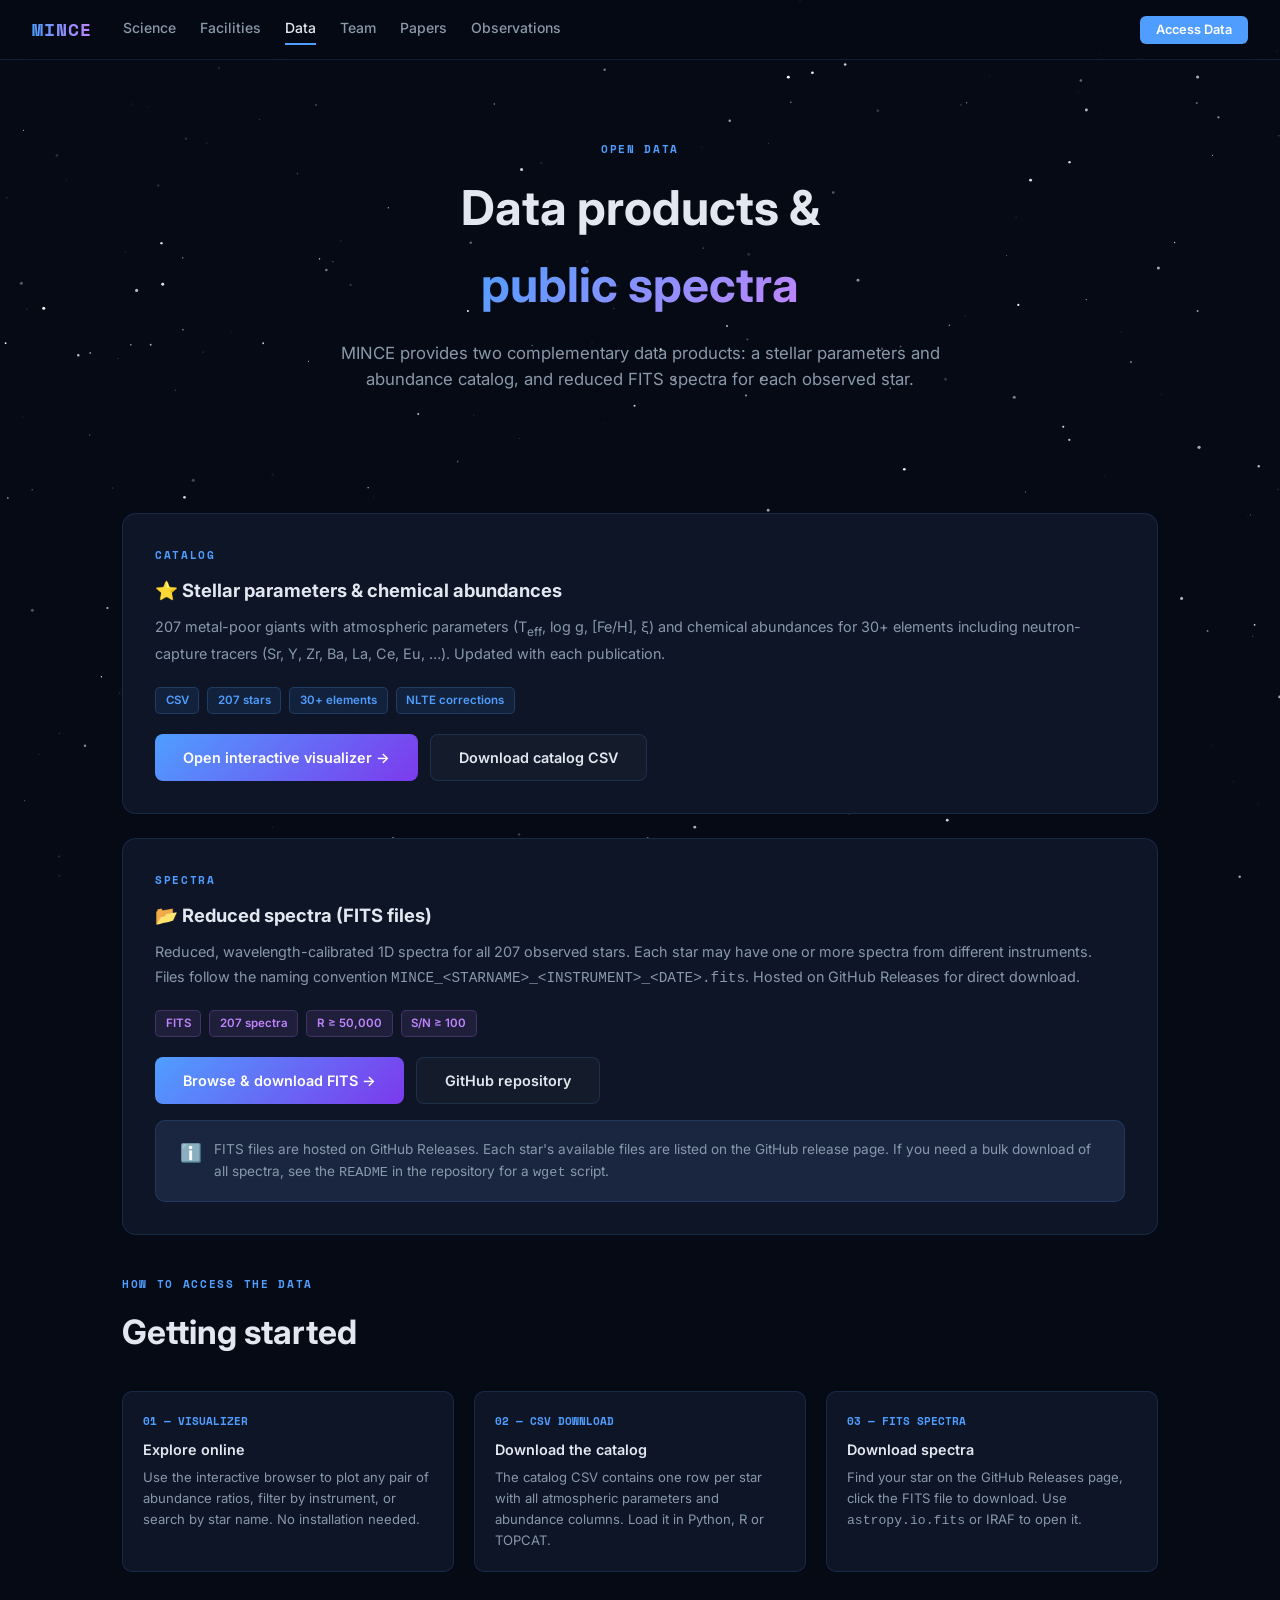
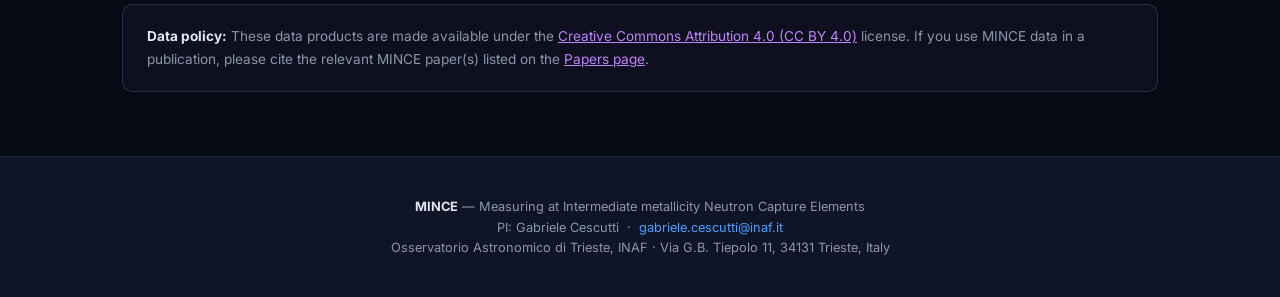
==== data.html @ d5fa781c "Add files via upload" ====
<!DOCTYPE html>
<html lang="en">
<head>
<meta charset="UTF-8">
<meta name="viewport" content="width=device-width, initial-scale=1.0">
<title>Data — MINCE</title>
<link rel="stylesheet" href="style.css">
<style>
.data-block {
  background:var(--surface); border:1px solid var(--border); border-radius:14px;
  padding:2rem; margin-bottom:1.5rem;
}
.data-block h3 { font-size:1.15rem; font-weight:700; margin-bottom:.6rem; }
.data-block p  { font-size:.9rem; color:var(--muted); margin-bottom:1.25rem; line-height:1.7; }
.data-btns { display:flex; gap:.75rem; flex-wrap:wrap; }

.fits-info {
  background:var(--surface2); border:1px solid var(--border); border-radius:10px;
  padding:1.1rem 1.5rem; font-size:.85rem; color:var(--muted);
  display:flex; align-items:flex-start; gap:.75rem; margin-top:1rem;
}
.fits-info-icon { font-size:1.1rem; flex-shrink:0; }

.how-grid { display:grid; grid-template-columns:repeat(3,1fr); gap:1.25rem; margin-top:2rem; }
.how-step {
  background:var(--surface); border:1px solid var(--border); border-radius:10px; padding:1.25rem;
}
.how-step .num {
  font-family:'Space Mono',monospace; font-size:.7rem; font-weight:700;
  color:var(--accent); margin-bottom:.5rem;
}
.how-step h4 { font-size:.9rem; font-weight:600; margin-bottom:.4rem; }
.how-step p  { font-size:.82rem; color:var(--muted); line-height:1.6; }

.license-box {
  background:rgba(192,132,252,.05); border:1px solid rgba(192,132,252,.2);
  border-radius:10px; padding:1.25rem 1.5rem; font-size:.85rem;
  color:var(--muted); margin-top:2rem; line-height:1.7;
}
.license-box a { color:var(--accent2); }

@media (max-width:768px) { .how-grid { grid-template-columns:1fr; } }
</style>
</head>
<body>
<canvas id="starfield"></canvas>

<nav>
  <a href="index.html" class="nav-logo">MINCE</a>
  <div class="nav-links">
    <a href="science.html">Science</a>
    <a href="facilities.html">Facilities</a>
    <a href="data.html">Data</a>
    <a href="team.html">Team</a>
    <a href="papers.html">Papers</a>
    <a href="observations.html">Observations</a>
  </div>
  <div class="nav-right"><a href="data.html" class="btn-sm">Access Data</a></div>
</nav>

<div class="page-header">
  <div class="section-tag">Open data</div>
  <h1>Data products &amp;<br><span class="hl">public spectra</span></h1>
  <p>MINCE provides two complementary data products: a stellar parameters and abundance catalog, and reduced FITS spectra for each observed star.</p>
</div>

<section>
  <div class="section-inner">

    <!-- CATALOG -->
    <div class="data-block">
      <div class="section-tag">Catalog</div>
      <h3>⭐ Stellar parameters &amp; chemical abundances</h3>
      <p>207 metal-poor giants with atmospheric parameters (T<sub>eff</sub>, log&nbsp;g, [Fe/H], ξ) and chemical abundances for 30+ elements including neutron-capture tracers (Sr, Y, Zr, Ba, La, Ce, Eu, …). Updated with each publication.</p>
      <div class="tag-row">
        <span class="tag">CSV</span>
        <span class="tag">207 stars</span>
        <span class="tag">30+ elements</span>
        <span class="tag">NLTE corrections</span>
      </div>
      <div class="data-btns">
        <a id="btn-visualizer" href="#" class="btn-primary" target="_blank">Open interactive visualizer →</a>
        <a id="btn-csv"        href="#" class="btn-outline"  target="_blank">Download catalog CSV</a>
      </div>
    </div>

    <!-- FITS -->
    <div class="data-block">
      <div class="section-tag">Spectra</div>
      <h3>📂 Reduced spectra (FITS files)</h3>
      <p>Reduced, wavelength-calibrated 1D spectra for all 207 observed stars. Each star may have one or more spectra from different instruments. Files follow the naming convention <code>MINCE_&lt;STARNAME&gt;_&lt;INSTRUMENT&gt;_&lt;DATE&gt;.fits</code>. Hosted on GitHub Releases for direct download.</p>
      <div class="tag-row">
        <span class="tag purple">FITS</span>
        <span class="tag purple">207 spectra</span>
        <span class="tag purple">R ≥ 50,000</span>
        <span class="tag purple">S/N ≥ 100</span>
      </div>
      <div class="data-btns">
        <a id="btn-releases" href="#" class="btn-primary" target="_blank">Browse &amp; download FITS →</a>
        <a id="btn-repo"     href="#" class="btn-outline"  target="_blank">GitHub repository</a>
      </div>
      <div class="fits-info">
        <span class="fits-info-icon">ℹ️</span>
        <span>FITS files are hosted on GitHub Releases. Each star's available files are listed on the GitHub release page. If you need a bulk download of all spectra, see the <code>README</code> in the repository for a <code>wget</code> script.</span>
      </div>
    </div>

    <!-- HOW TO CITE -->
    <div style="margin-top:2.5rem;">
      <div class="section-tag">How to access the data</div>
      <h2>Getting started</h2>
      <div class="how-grid">
        <div class="how-step">
          <div class="num">01 — VISUALIZER</div>
          <h4>Explore online</h4>
          <p>Use the interactive browser to plot any pair of abundance ratios, filter by instrument, or search by star name. No installation needed.</p>
        </div>
        <div class="how-step">
          <div class="num">02 — CSV DOWNLOAD</div>
          <h4>Download the catalog</h4>
          <p>The catalog CSV contains one row per star with all atmospheric parameters and abundance columns. Load it in Python, R or TOPCAT.</p>
        </div>
        <div class="how-step">
          <div class="num">03 — FITS SPECTRA</div>
          <h4>Download spectra</h4>
          <p>Find your star on the GitHub Releases page, click the FITS file to download. Use <code>astropy.io.fits</code> or IRAF to open it.</p>
        </div>
      </div>
    </div>

    <div class="license-box">
      <strong style="color:var(--text);">Data policy:</strong>
      These data products are made available under the
      <a href="https://creativecommons.org/licenses/by/4.0/" target="_blank">Creative Commons Attribution 4.0 (CC BY 4.0)</a> license.
      If you use MINCE data in a publication, please cite the relevant MINCE paper(s)
      listed on the <a href="papers.html" style="color:var(--accent2);">Papers page</a>.
    </div>
  </div>
</section>

<footer>
  <strong>MINCE</strong> — Measuring at Intermediate metallicity Neutron Capture Elements<br>
  PI: Gabriele Cescutti &nbsp;·&nbsp; <a href="mailto:gabriele.cescutti@inaf.it">gabriele.cescutti@inaf.it</a><br>
  Osservatorio Astronomico di Trieste, INAF · Via G.B. Tiepolo 11, 34131 Trieste, Italy
</footer>

<script src="config.js"></script>
<script src="nav.js"></script>
<script>
// Wire up links from config.js
document.getElementById('btn-visualizer').href = MINCE.github.visualizerUrl;
document.getElementById('btn-csv').href        = MINCE.github.catalogCsv;
document.getElementById('btn-releases').href   = MINCE.github.releasesUrl;
document.getElementById('btn-repo').href       = MINCE.github.repoUrl;
</script>
</body>
</html>
---- style.css ----
/* ── MINCE shared stylesheet ── */
@import url('https://fonts.googleapis.com/css2?family=Inter:wght@300;400;500;600;700&family=Space+Mono:wght@400;700&display=swap');

:root {
  --bg:       #060a14;
  --surface:  #0d1526;
  --surface2: #1a2540;
  --accent:   #4f9eff;
  --accent2:  #c084fc;
  --gold:     #f5c842;
  --text:     #e2e8f0;
  --muted:    #8899aa;
  --border:   rgba(79,158,255,0.15);
  --radius:   10px;
}
* { box-sizing:border-box; margin:0; padding:0; }
html { scroll-behavior:smooth; }
body { background:var(--bg); color:var(--text); font-family:'Inter',sans-serif; line-height:1.6; }

/* ── Starfield ── */
#starfield { position:fixed; inset:0; pointer-events:none; z-index:0; }

/* ── Nav ── */
nav {
  position:sticky; top:0; z-index:100;
  background:rgba(6,10,20,0.88); backdrop-filter:blur(14px);
  border-bottom:1px solid var(--border);
  padding:0 2rem; display:flex; align-items:center; gap:2rem; height:60px;
}
.nav-logo {
  font-family:'Space Mono',monospace; font-size:1.1rem; font-weight:700;
  background:linear-gradient(90deg,var(--accent),var(--accent2));
  -webkit-background-clip:text; -webkit-text-fill-color:transparent;
  letter-spacing:.05em; text-decoration:none;
}
.nav-links { display:flex; gap:1.5rem; }
.nav-links a {
  color:var(--muted); text-decoration:none; font-size:.875rem; font-weight:500;
  transition:color .2s; padding:.2rem 0; border-bottom:2px solid transparent;
}
.nav-links a:hover, .nav-links a.active { color:var(--text); border-bottom-color:var(--accent); }
.nav-right { margin-left:auto; }
.btn-sm {
  padding:.4rem 1rem; border-radius:6px; font-size:.8rem; font-weight:600;
  background:var(--accent); color:#fff; text-decoration:none; transition:background .2s;
}
.btn-sm:hover { background:#3a8ff0; }

/* ── Page header ── */
.page-header {
  position:relative; z-index:1;
  padding:5rem 2rem 3.5rem; text-align:center;
}
.page-header .section-tag { margin-bottom:.75rem; }
.page-header h1 { font-size:clamp(2rem,4vw,3rem); font-weight:700; margin-bottom:1rem; }
.page-header p { font-size:1.05rem; color:var(--muted); max-width:680px; margin:0 auto; }

/* ── Shared text elements ── */
.section-tag {
  font-family:'Space Mono',monospace; font-size:.7rem; font-weight:700;
  color:var(--accent); letter-spacing:.15em; text-transform:uppercase; margin-bottom:.75rem;
}
h2 { font-size:clamp(1.5rem,3vw,2.1rem); font-weight:700; margin-bottom:1rem; }
.lead { font-size:1.05rem; color:var(--muted); max-width:700px; margin-bottom:2.5rem; }
.hl { background:linear-gradient(135deg,var(--accent),var(--accent2));
  -webkit-background-clip:text; -webkit-text-fill-color:transparent; }

section { position:relative; z-index:1; }
.section-inner { max-width:1100px; margin:0 auto; padding:4rem 2rem; }
.alt-bg { background:var(--surface); }

/* ── Buttons ── */
.btn-primary {
  display:inline-flex; align-items:center; gap:.5rem;
  padding:.7rem 1.75rem; border-radius:8px; font-weight:600; font-size:.9rem;
  background:linear-gradient(135deg,var(--accent),#7c3aed);
  color:#fff; text-decoration:none; transition:opacity .2s;
}
.btn-primary:hover { opacity:.85; }
.btn-outline {
  display:inline-flex; align-items:center; gap:.5rem;
  padding:.7rem 1.75rem; border-radius:8px; font-weight:600; font-size:.9rem;
  border:1px solid var(--border); color:var(--text); text-decoration:none;
  background:rgba(255,255,255,.03); transition:border-color .2s, background .2s;
}
.btn-outline:hover { border-color:var(--accent); background:rgba(79,158,255,.07); }
.btns { display:flex; gap:.75rem; flex-wrap:wrap; }

/* ── Cards ── */
.card {
  background:var(--surface); border:1px solid var(--border); border-radius:12px;
  padding:1.75rem; transition:border-color .2s, transform .2s;
}
.card:hover { border-color:var(--accent); transform:translateY(-3px); }
.card-icon {
  width:44px; height:44px; border-radius:10px;
  background:rgba(79,158,255,.1); border:1px solid rgba(79,158,255,.2);
  display:flex; align-items:center; justify-content:center; font-size:1.3rem; margin-bottom:1rem;
}
.card h3 { font-size:1rem; font-weight:600; margin-bottom:.5rem; }
.card p  { font-size:.875rem; color:var(--muted); line-height:1.65; }

/* ── Grid helpers ── */
.grid-3 { display:grid; grid-template-columns:repeat(3,1fr); gap:1.5rem; }
.grid-2 { display:grid; grid-template-columns:repeat(2,1fr); gap:1.5rem; }
.grid-4 { display:grid; grid-template-columns:repeat(4,1fr); gap:1.25rem; }

/* ── Tags ── */
.tag-row { display:flex; flex-wrap:wrap; gap:.5rem; margin-bottom:1.25rem; }
.tag {
  padding:.2rem .6rem; border-radius:5px; font-size:.72rem; font-weight:600;
  background:rgba(79,158,255,.1); border:1px solid rgba(79,158,255,.2); color:var(--accent);
}
.tag.purple { background:rgba(192,132,252,.1); border-color:rgba(192,132,252,.2); color:var(--accent2); }
.tag.gold   { background:rgba(245,200,66,.1);  border-color:rgba(245,200,66,.2);  color:var(--gold); }

/* ── Footer ── */
footer {
  position:relative; z-index:1;
  background:var(--surface); border-top:1px solid var(--border);
  padding:2.5rem 2rem; text-align:center; font-size:.8rem; color:var(--muted);
}
footer strong { color:var(--text); }
footer a { color:var(--accent); text-decoration:none; }

/* ── Stats bar ── */
.stats-bar {
  position:relative; z-index:1;
  display:grid; grid-template-columns:repeat(4,1fr);
  background:var(--surface);
  border-top:1px solid var(--border); border-bottom:1px solid var(--border);
}
.stat-item { padding:1.5rem 2rem; text-align:center; border-right:1px solid var(--border); }
.stat-item:last-child { border-right:none; }
.stat-num {
  font-size:2rem; font-weight:700; font-family:'Space Mono',monospace;
  background:linear-gradient(135deg,var(--accent),var(--accent2));
  -webkit-background-clip:text; -webkit-text-fill-color:transparent;
}
.stat-label { font-size:.75rem; color:var(--muted); text-transform:uppercase; letter-spacing:.08em; margin-top:.25rem; }

/* ── Responsive ── */
@media (max-width:768px) {
  .grid-3, .grid-4 { grid-template-columns:1fr; }
  .grid-2 { grid-template-columns:1fr; }
  .stats-bar { grid-template-columns:1fr 1fr; }
  nav .nav-links { display:none; }
}
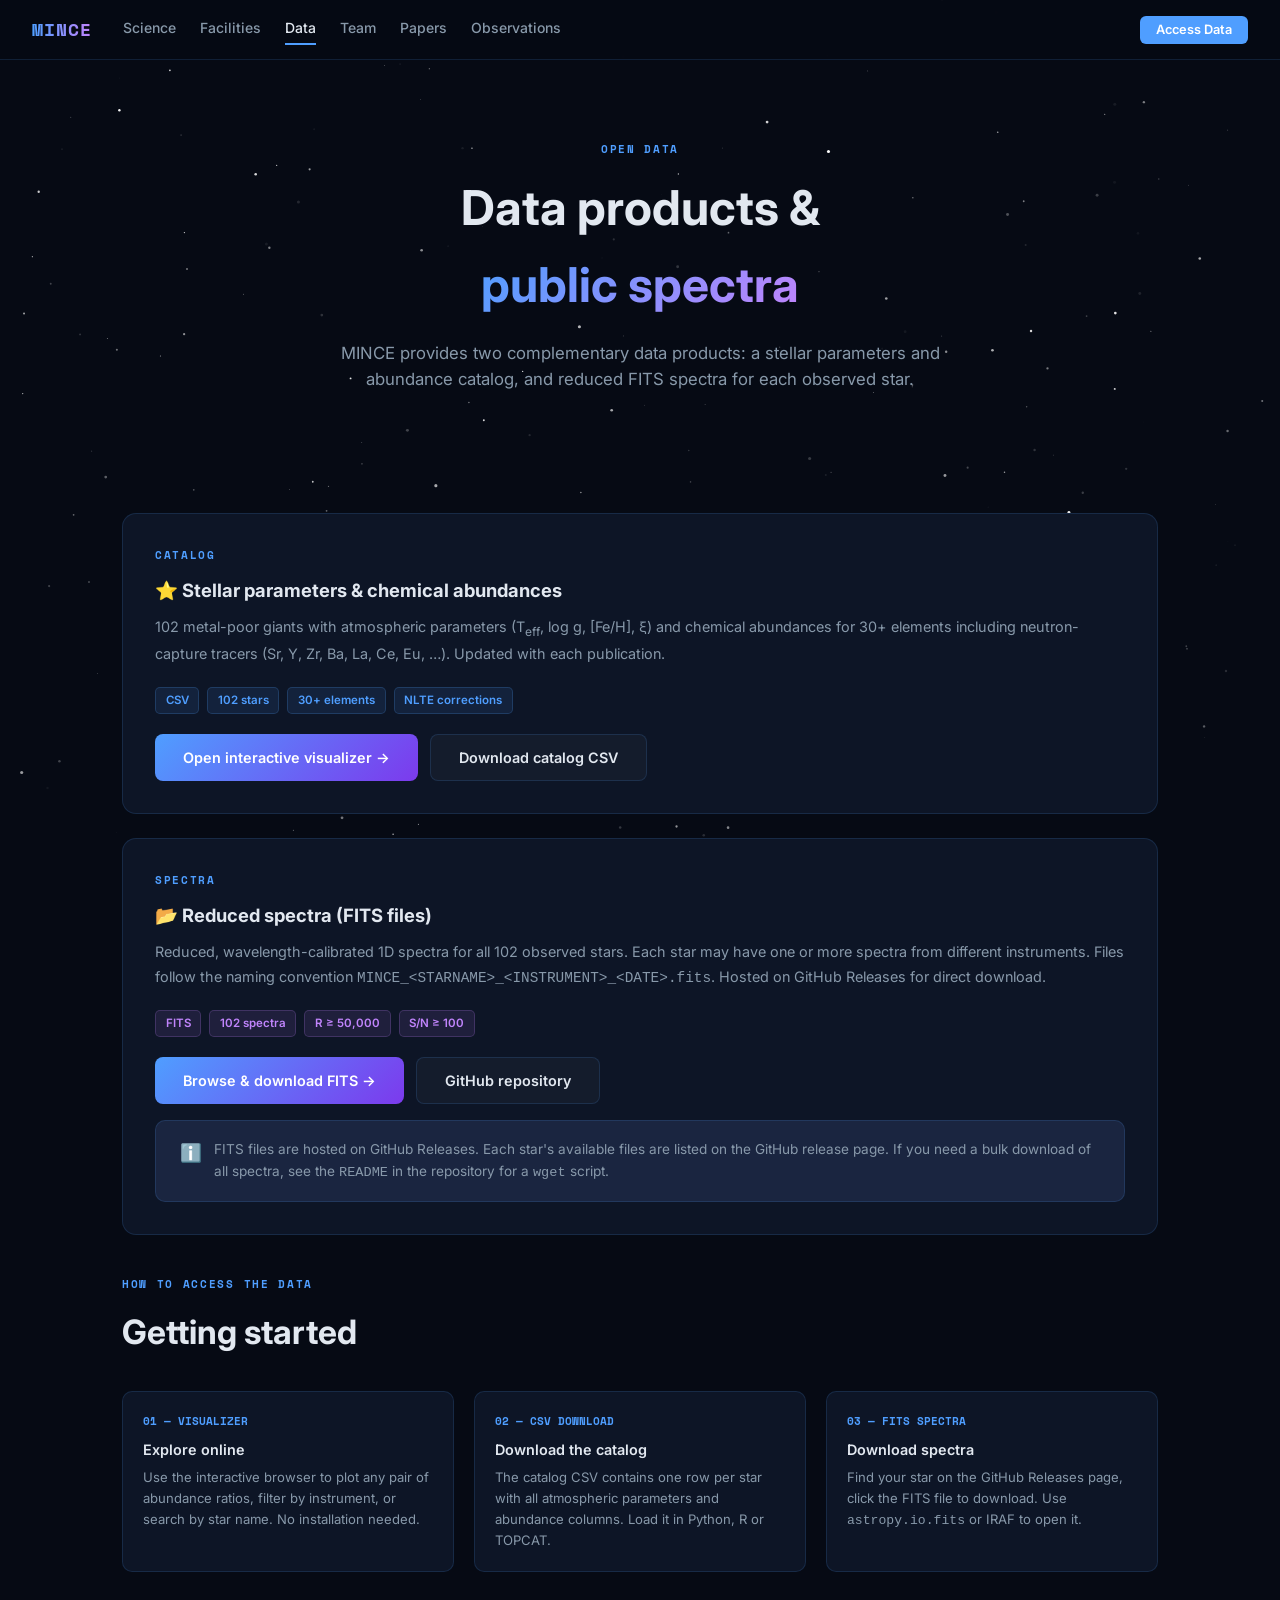
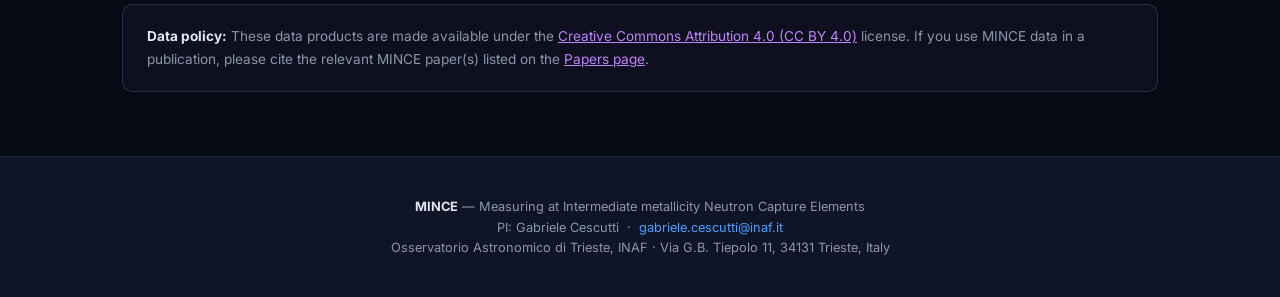
==== commit e3bade6c: "Update star and spectrum counts in data.html" ====
--- a/data.html
+++ b/data.html
@@ -71,10 +71,10 @@
     <div class="data-block">
       <div class="section-tag">Catalog</div>
       <h3>⭐ Stellar parameters &amp; chemical abundances</h3>
-      <p>207 metal-poor giants with atmospheric parameters (T<sub>eff</sub>, log&nbsp;g, [Fe/H], ξ) and chemical abundances for 30+ elements including neutron-capture tracers (Sr, Y, Zr, Ba, La, Ce, Eu, …). Updated with each publication.</p>
+      <p>102 metal-poor giants with atmospheric parameters (T<sub>eff</sub>, log&nbsp;g, [Fe/H], ξ) and chemical abundances for 30+ elements including neutron-capture tracers (Sr, Y, Zr, Ba, La, Ce, Eu, …). Updated with each publication.</p>
       <div class="tag-row">
         <span class="tag">CSV</span>
-        <span class="tag">207 stars</span>
+        <span class="tag">102 stars</span>
         <span class="tag">30+ elements</span>
         <span class="tag">NLTE corrections</span>
       </div>
@@ -88,10 +88,10 @@
     <div class="data-block">
       <div class="section-tag">Spectra</div>
       <h3>📂 Reduced spectra (FITS files)</h3>
-      <p>Reduced, wavelength-calibrated 1D spectra for all 207 observed stars. Each star may have one or more spectra from different instruments. Files follow the naming convention <code>MINCE_&lt;STARNAME&gt;_&lt;INSTRUMENT&gt;_&lt;DATE&gt;.fits</code>. Hosted on GitHub Releases for direct download.</p>
+      <p>Reduced, wavelength-calibrated 1D spectra for all 102 observed stars. Each star may have one or more spectra from different instruments. Files follow the naming convention <code>MINCE_&lt;STARNAME&gt;_&lt;INSTRUMENT&gt;_&lt;DATE&gt;.fits</code>. Hosted on GitHub Releases for direct download.</p>
       <div class="tag-row">
         <span class="tag purple">FITS</span>
-        <span class="tag purple">207 spectra</span>
+        <span class="tag purple">102 spectra</span>
         <span class="tag purple">R ≥ 50,000</span>
         <span class="tag purple">S/N ≥ 100</span>
       </div>
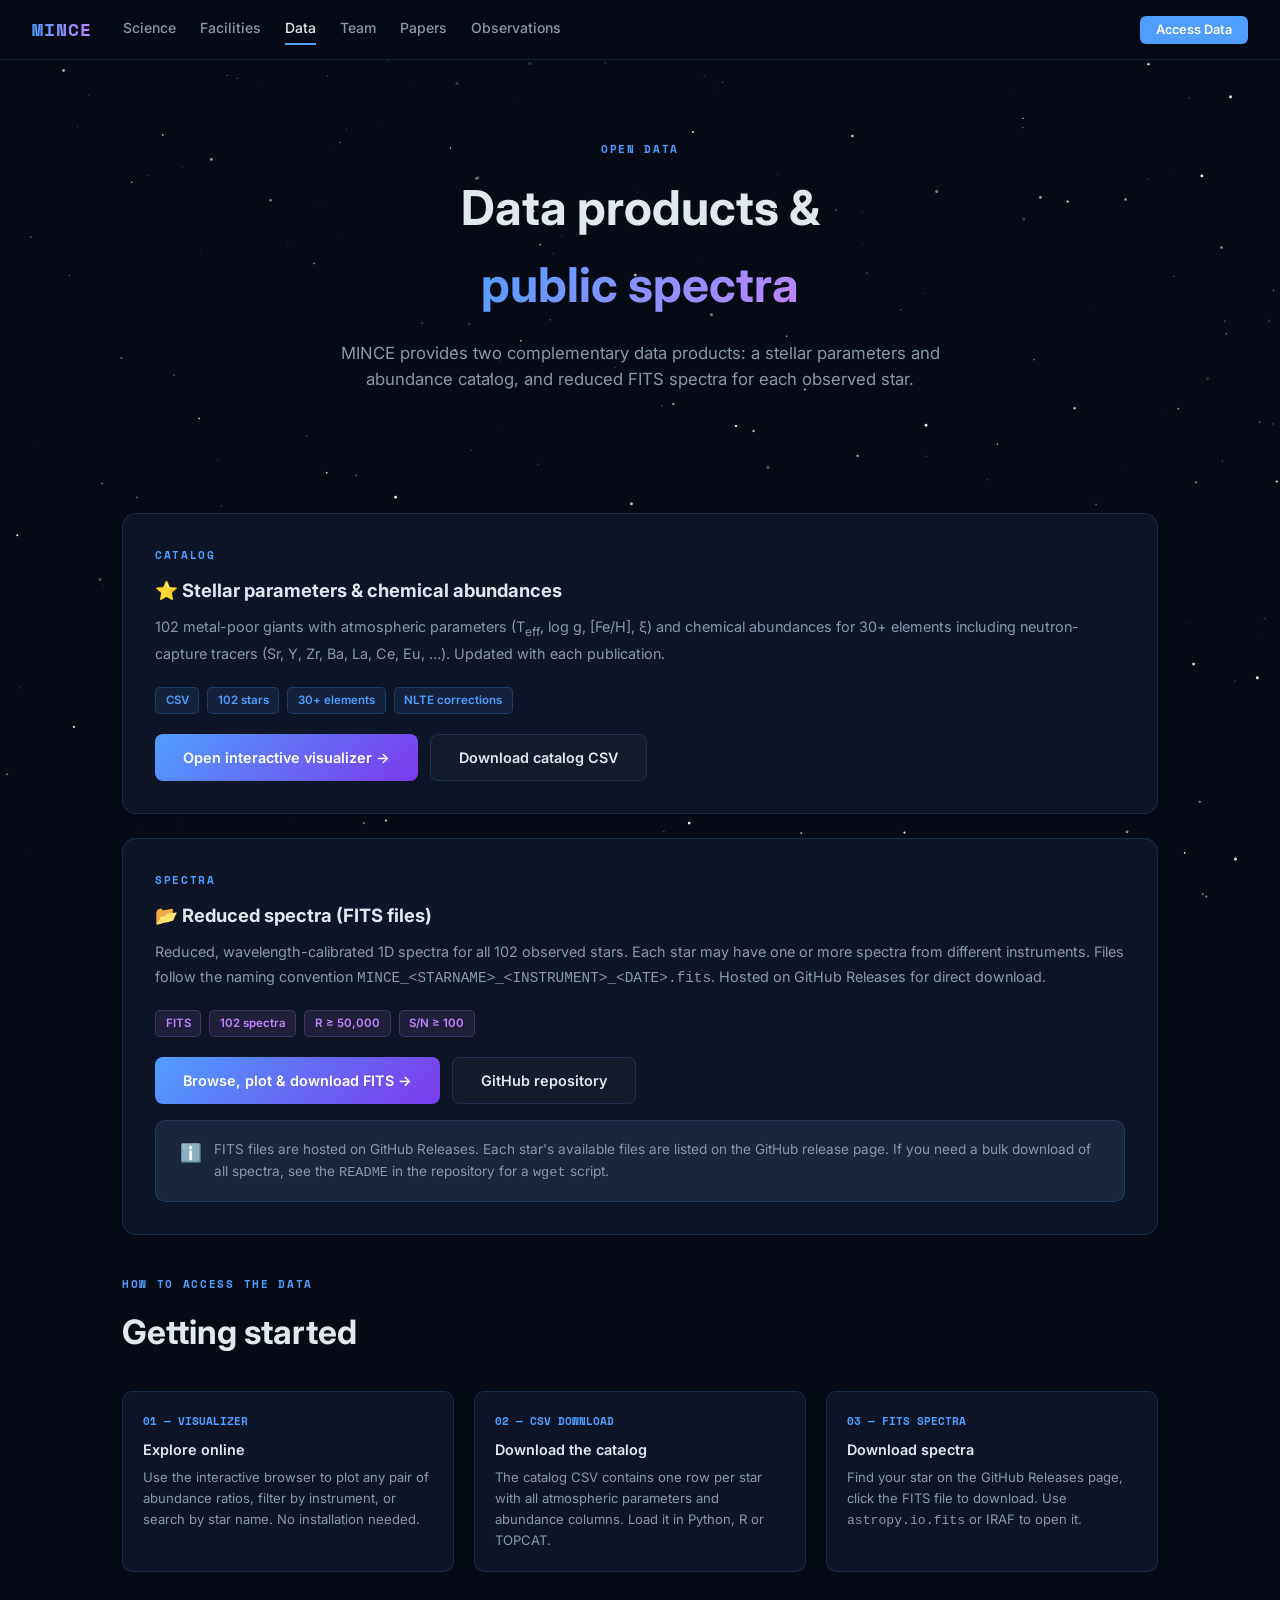
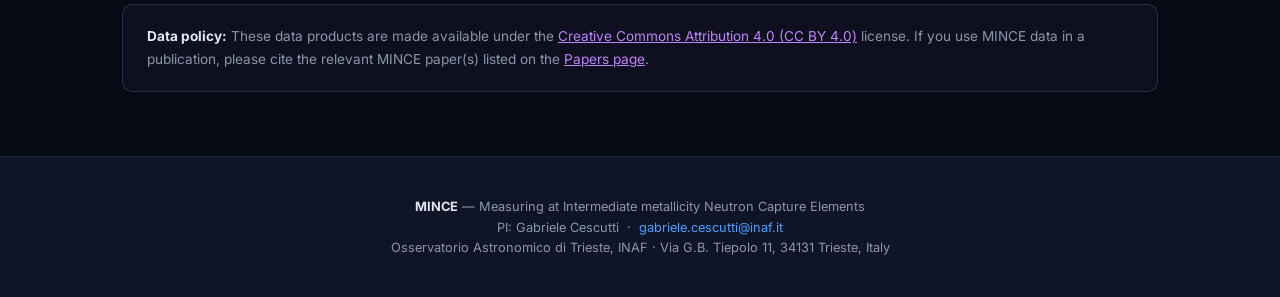
==== commit b1cfee73: "Add files via upload" ====
--- a/data.html
+++ b/data.html
@@ -96,7 +96,7 @@
         <span class="tag purple">S/N ≥ 100</span>
       </div>
       <div class="data-btns">
-        <a id="btn-releases" href="#" class="btn-primary" target="_blank">Browse &amp; download FITS →</a>
+        <a id="btn-releases" href="#" class="btn-primary" target="_blank">Browse, plot &amp; download FITS →</a>
         <a id="btn-repo"     href="#" class="btn-outline"  target="_blank">GitHub repository</a>
       </div>
       <div class="fits-info">
@@ -150,7 +150,7 @@
 // Wire up links from config.js
 document.getElementById('btn-visualizer').href = MINCE.github.visualizerUrl;
 document.getElementById('btn-csv').href        = MINCE.github.catalogCsv;
-document.getElementById('btn-releases').href   = MINCE.github.releasesUrl;
+document.getElementById('btn-releases').href   = MINCE.github.spectraUrl || MINCE.github.releasesUrl;
 document.getElementById('btn-repo').href       = MINCE.github.repoUrl;
 </script>
 </body>
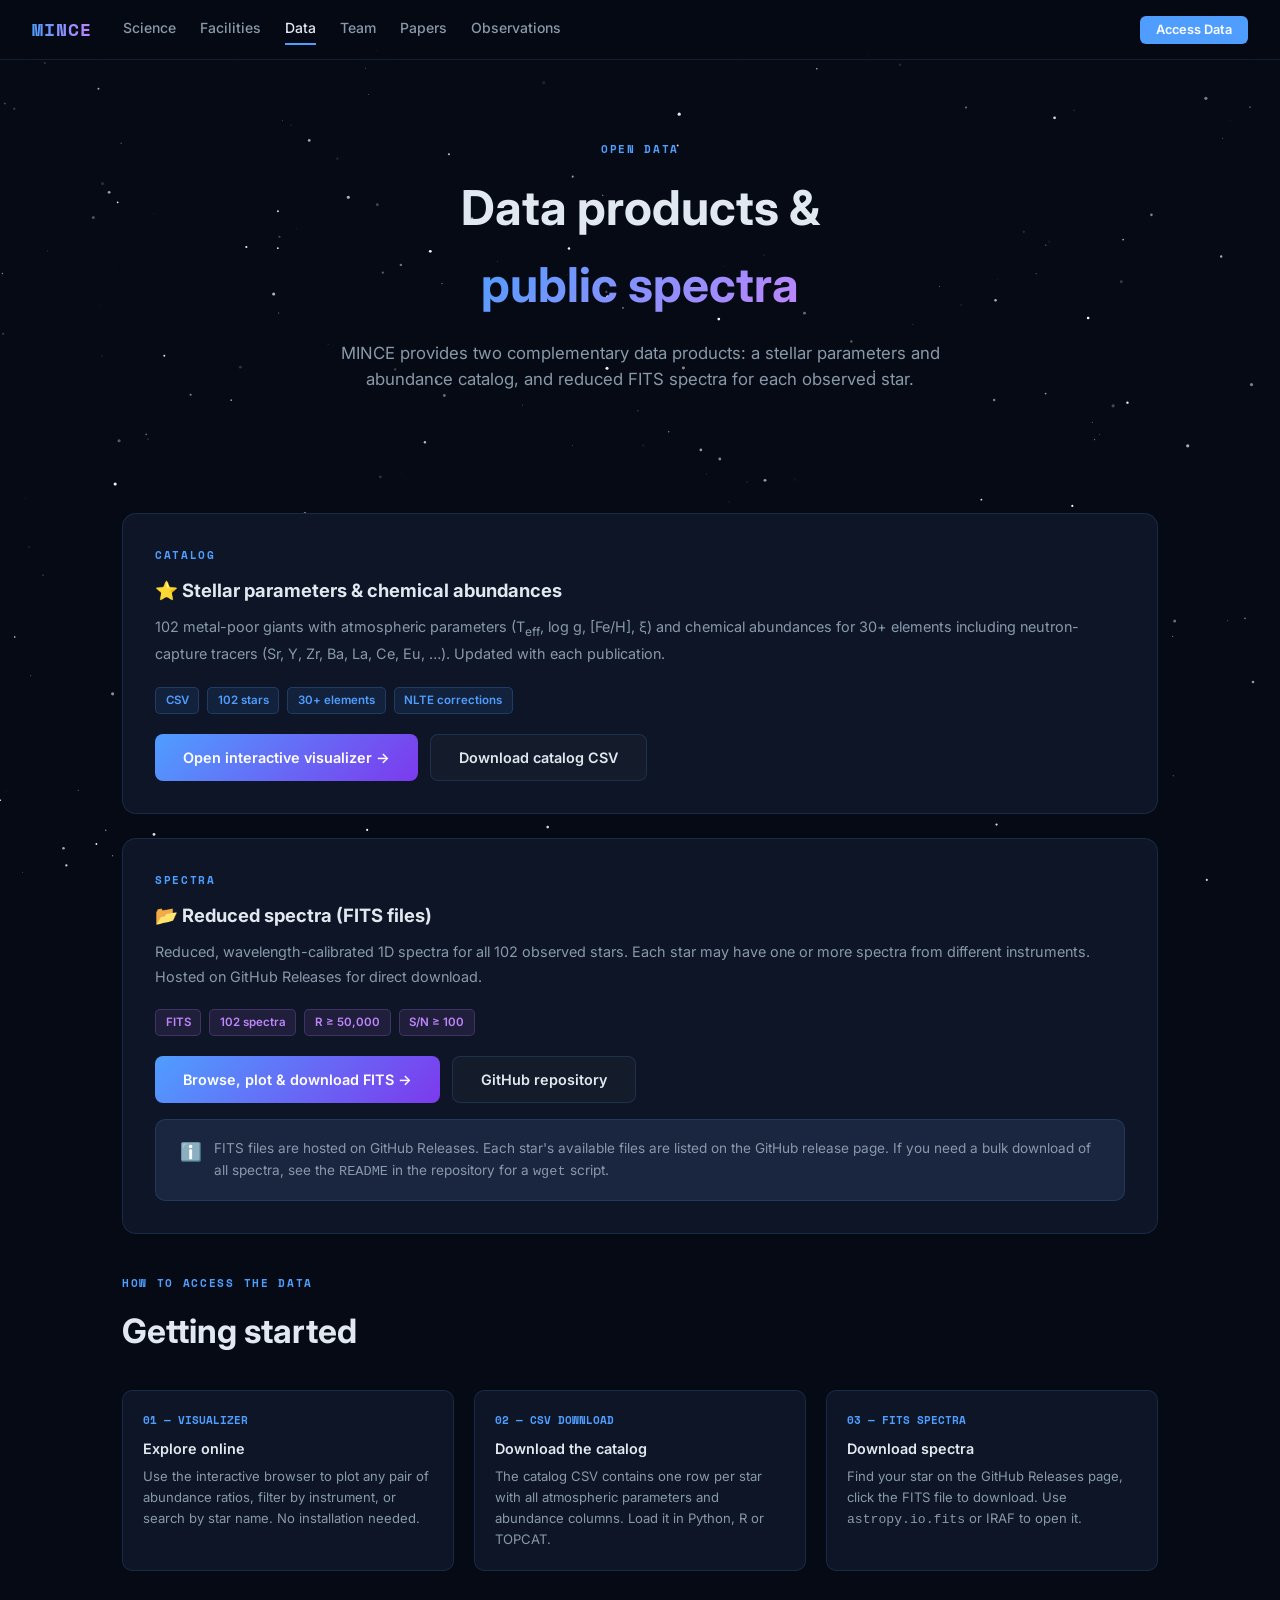
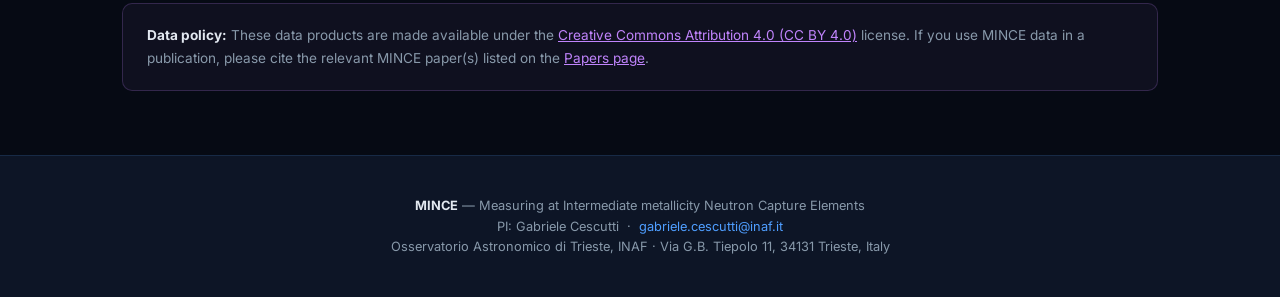
==== commit d674934a: "Update description for reduced spectra section Removed specific naming convention details from the d" ====
--- a/data.html
+++ b/data.html
@@ -88,7 +88,7 @@
     <div class="data-block">
       <div class="section-tag">Spectra</div>
       <h3>📂 Reduced spectra (FITS files)</h3>
-      <p>Reduced, wavelength-calibrated 1D spectra for all 102 observed stars. Each star may have one or more spectra from different instruments. Files follow the naming convention <code>MINCE_&lt;STARNAME&gt;_&lt;INSTRUMENT&gt;_&lt;DATE&gt;.fits</code>. Hosted on GitHub Releases for direct download.</p>
+      <p>Reduced, wavelength-calibrated 1D spectra for all 102 observed stars. Each star may have one or more spectra from different instruments. Hosted on GitHub Releases for direct download.</p>
       <div class="tag-row">
         <span class="tag purple">FITS</span>
         <span class="tag purple">102 spectra</span>
